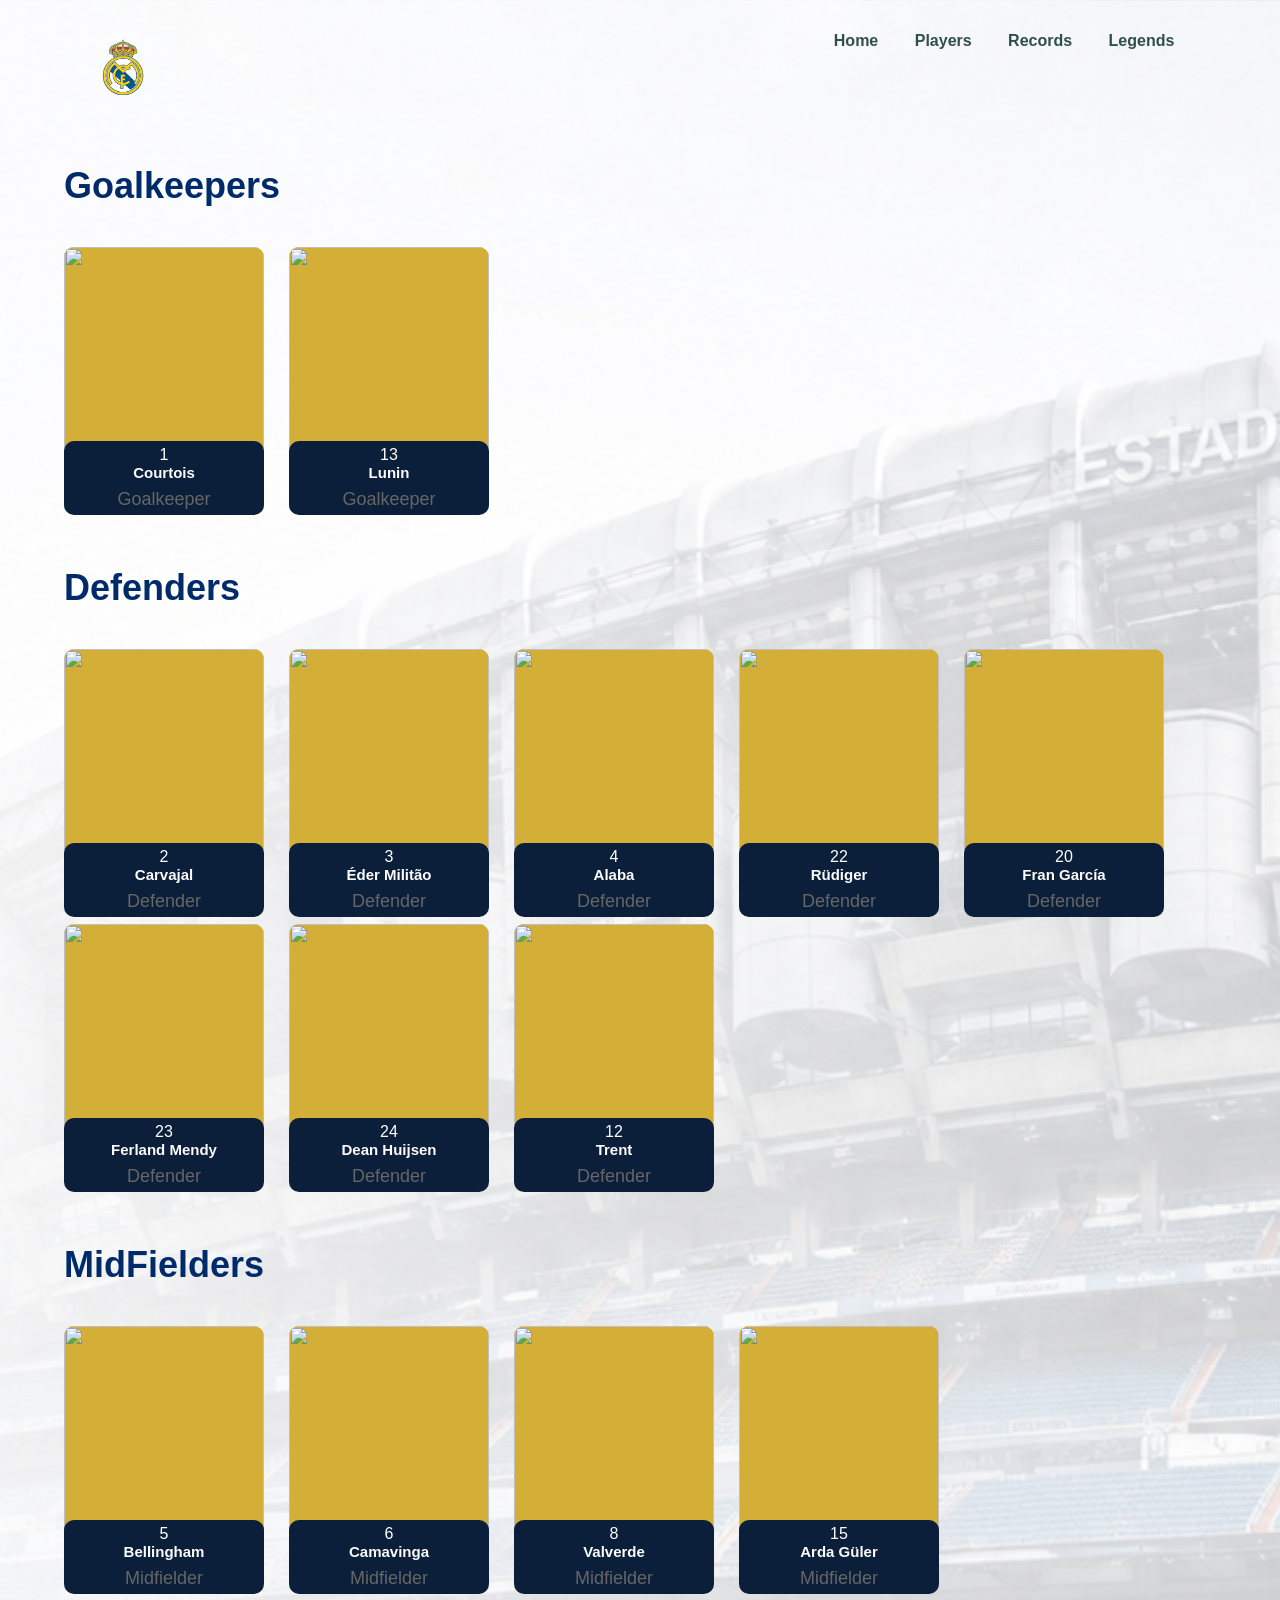
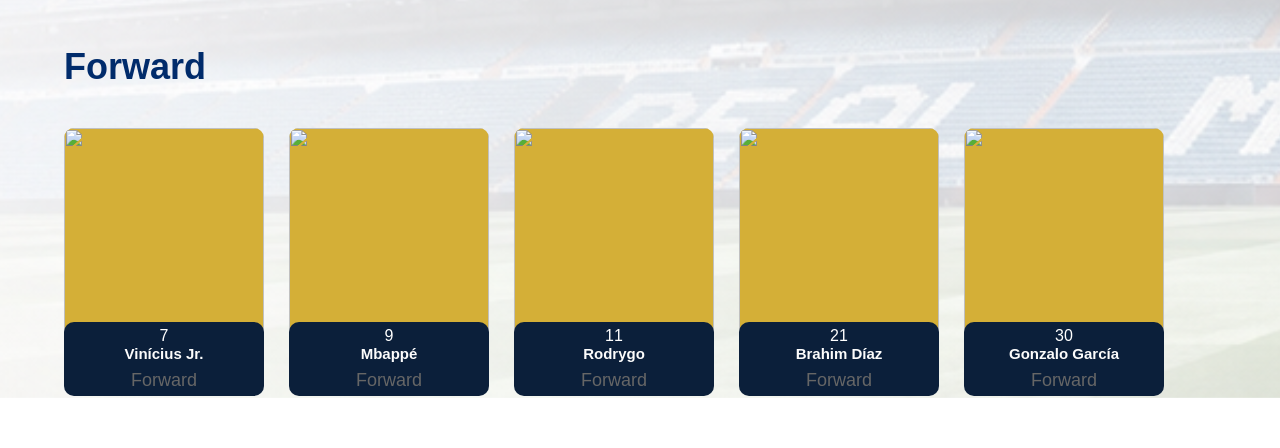
==== players.html @ c313c3e7 "Add files via upload" ====
<!DOCTYPE html>
<html lang="en">
<head>
    
    <title>Players</title>
    <link rel="stylesheet" href="players.css">
</head>
<body>
    <div class="main">
        <div class="navbar">
            <img src="realmadrid.png" class="logo">
            <ul>
                <li><a href="index.html">Home</a></li>
                <li><a href="players.html">Players</a></li>
                <li><a href="records.html">Records</a></li>
                <li><a href="legends.html">Legends</a></li>
                
            </ul>

        </div>


        <h1 class="heading">Goalkeepers</h1>

        <div class="players">

            <div class="player-card">
                <img src="images/courtois.png">

                <div class="player-info">
                    <span class="number">1</span>

                    <div class="text">
                        <h2>Courtois</h2>
                        <p>Goalkeeper</p>
                    </div>
                </div>
            </div>

            <div class="player-card">
                <img src="images/lunin.png">

                <div class="player-info">
                    <span class="number">13</span>

                    <div class="text">
                        <h2>Lunin</h2>
                        <p>Goalkeeper</p>
                    </div>
                </div>
            </div>

            
        </div>

        <h1 class="heading">Defenders</h1>


        <div class="players">

            <div class="player-card">
                <img src="images/carvajal.png">

                <div class="player-info">
                    <span class="number">2</span>

                    <div class="text">
                        <h2>Carvajal</h2>
                        <p>Defender</p>
                    </div>
                </div>
            </div>

            <div class="player-card">
                <img src="images/militao.png">

                <div class="player-info">
                    <span class="number">3</span>

                    <div class="text">
                        <h2>Éder Militão</h2>
                        <p>Defender</p>
                    </div>
                </div>
            </div>

            <div class="player-card">
                <img src="images/alaba.png">

                <div class="player-info">
                    <span class="number">4</span>

                    <div class="text">
                        <h2>Alaba</h2>
                        <p>Defender</p>
                    </div>
                </div>
            </div>

            <div class="player-card">
                <img src="images/rudiger.png">

                <div class="player-info">
                    <span class="number">22</span>

                    <div class="text">
                        <h2>Rüdiger</h2>
                        <p>Defender</p>
                    </div>
                </div>
            </div>

            <div class="player-card">
                <img src="images/fran-garcia.png">

                <div class="player-info">
                    <span class="number">20</span>

                    <div class="text">
                        <h2>Fran García</h2>
                        <p>Defender</p>
                    </div>
                </div>
            </div>

            <div class="player-card">
                <img src="images/mendy.png">

                <div class="player-info">
                    <span class="number">23</span>

                    <div class="text">
                        <h2>Ferland Mendy</h2>
                        <p>Defender</p>
                    </div>
                </div>
            </div>

            <div class="player-card">
                <img src="images/huijsen.png">

                <div class="player-info">
                    <span class="number">24</span>

                    <div class="text">
                        <h2>Dean Huijsen</h2>
                        <p>Defender</p>
                    </div>
                </div>
            </div>

            <div class="player-card">
                <img src="images/trent.png">

                <div class="player-info">
                    <span class="number">12</span>

                    <div class="text">
                        <h2>Trent</h2>
                        <p>Defender</p>
                    </div>
                </div>
            </div>

        </div>
        <h1 class="heading">MidFielders</h1>
        <div class="players">

            <div class="player-card">
                <img src="images/bellingham.png">

                <div class="player-info">
                    <span class="number">5</span>

                    <div class="text">
                        <h2>Bellingham</h2>
                        <p>Midfielder</p>
                    </div>
                </div>
            </div>

            <div class="player-card">
                <img src="images/camavinga.png">

                <div class="player-info">
                    <span class="number">6</span>

                    <div class="text">
                        <h2>Camavinga</h2>
                        <p>Midfielder</p>
                    </div>
                </div>
            </div>

            <div class="player-card">
                <img src="images/fede-valverde.png">

                <div class="player-info">
                    <span class="number">8</span>

                    <div class="text">
                        <h2>Valverde</h2>
                        <p>Midfielder</p>
                    </div>
                </div>
            </div>

            

            <div class="player-card">
                <img src="images/arda-guler.png">

                <div class="player-info">
                    <span class="number">15</span>

                    <div class="text">
                        <h2>Arda Güler</h2>
                        <p>Midfielder</p>
                    </div>
                </div>
            </div>

            

        </div>
        <h1 class="heading">Forward</h1>

        <div class="players">

            <div class="player-card">
                <img src="images/vinicius.png">

                <div class="player-info">
                    <span class="number">7</span>

                    <div class="text">
                        <h2>Vinícius Jr.</h2>
                        <p>Forward</p>
                    </div>
                </div>
            </div>

            <div class="player-card">
                <img src="images/mbappe.png">

                <div class="player-info">
                    <span class="number">9</span>

                    <div class="text">
                        <h2>Mbappé</h2>
                        <p>Forward</p>
                    </div>
                </div>
            </div>

            <div class="player-card">
                <img src="images/rodrygo.png">

                <div class="player-info">
                    <span class="number">11</span>

                    <div class="text">
                        <h2>Rodrygo</h2>
                        <p>Forward</p>
                    </div>
                </div>
            </div>

            

            <div class="player-card">
                <img src="images/brahim-diaz.png">

                <div class="player-info">
                    <span class="number">21</span>

                    <div class="text">
                        <h2>Brahim Díaz</h2>
                        <p>Forward</p>
                    </div>
                </div>
            </div>

            <div class="player-card">
                <img src="images/gonzalo-garcia.png">

                <div class="player-info">
                    <span class="number">30</span>

                    <div class="text">
                        <h2>Gonzalo García</h2>
                        <p>Forward</p>
                    </div>
                </div>
            </div>

        </div>
    </div>

    

</body>
</html>
---- players.css ----
*{
    margin: 0;
    padding: 0;
}


.main{
    width: 100%;
    background: url(ChatGPT\ Image\ Jul\ 4\,\ 2026\,\ 12_17_06\ PM.png);
    background-position: center;
    background-size: cover;
    min-height: 100vh;
    position: relative;
    font-family: sans-serif;
    
}

.navbar{
    width: 86%;
    display: flex;
    margin: auto;
    padding: 15px 0;
    align-items: center;
    justify-content: space-between;
}


.navbar .logo{
    width: 110px;
    height: auto;
    cursor: pointer;
    margin-top: 2%;
    margin-left: -2%;
}

ul{
    margin-top: -4%;
}

ul li{
    list-style: none;
    display: inline-block;
    padding: 10px 16px;
}

ul li a{
    font-size: 16px;
    font-weight: bold;
    text-decoration: none;
    color: darkslategray;
    margin-top: -3%;
}

.heading{
    width: 90%;
    margin: 40px auto 20px;
    color: #002b6b;
    font-size: 36px;
    font-weight: bold;
}

.players{
    display: flex;
    flex-wrap: wrap;
  
    gap: 25px;
    

    width: 90%;
    margin: 20px auto 50px;
    
    padding: 20px ;
}

.player-card{
    /* flex: 0 0 250px; */
    width: 200px;
    height: 250px;

    border-radius: 20px;
    /* overflow: hidden; */
    text-align: center;
    
}

.players::-webkit-scrollbar{
    height: 10px;
}

.players::-webkit-scrollbar-track{
    background: #dcdcdc;
    border-radius: 10px;
}

.players::-webkit-scrollbar-thumb{
    background: #1f5dba;
    border-radius: 10px;
}


.player-card:hover{
    
    box-shadow:0 12px 25px rgba(0,0,0,0.25);
}

.player-card img{
    width:100%;
    height:260px;
    object-fit:cover;
    background:#D4AF37;
    /* padding-top: 20px; */
    border-radius: 10px;
}

.player-info{
    padding:5px;
    background:#0B1F3A;
    margin-top: -70px;
    position: relative;
    border-radius: 10px;
}

.player-info h2{
    font-size:15px;
    color:#fcfcfc;
    margin-bottom:8px;
}

.player-info p{
    color:#666;
    font-size:18px;
}

.player-card span{
    color: white;
}
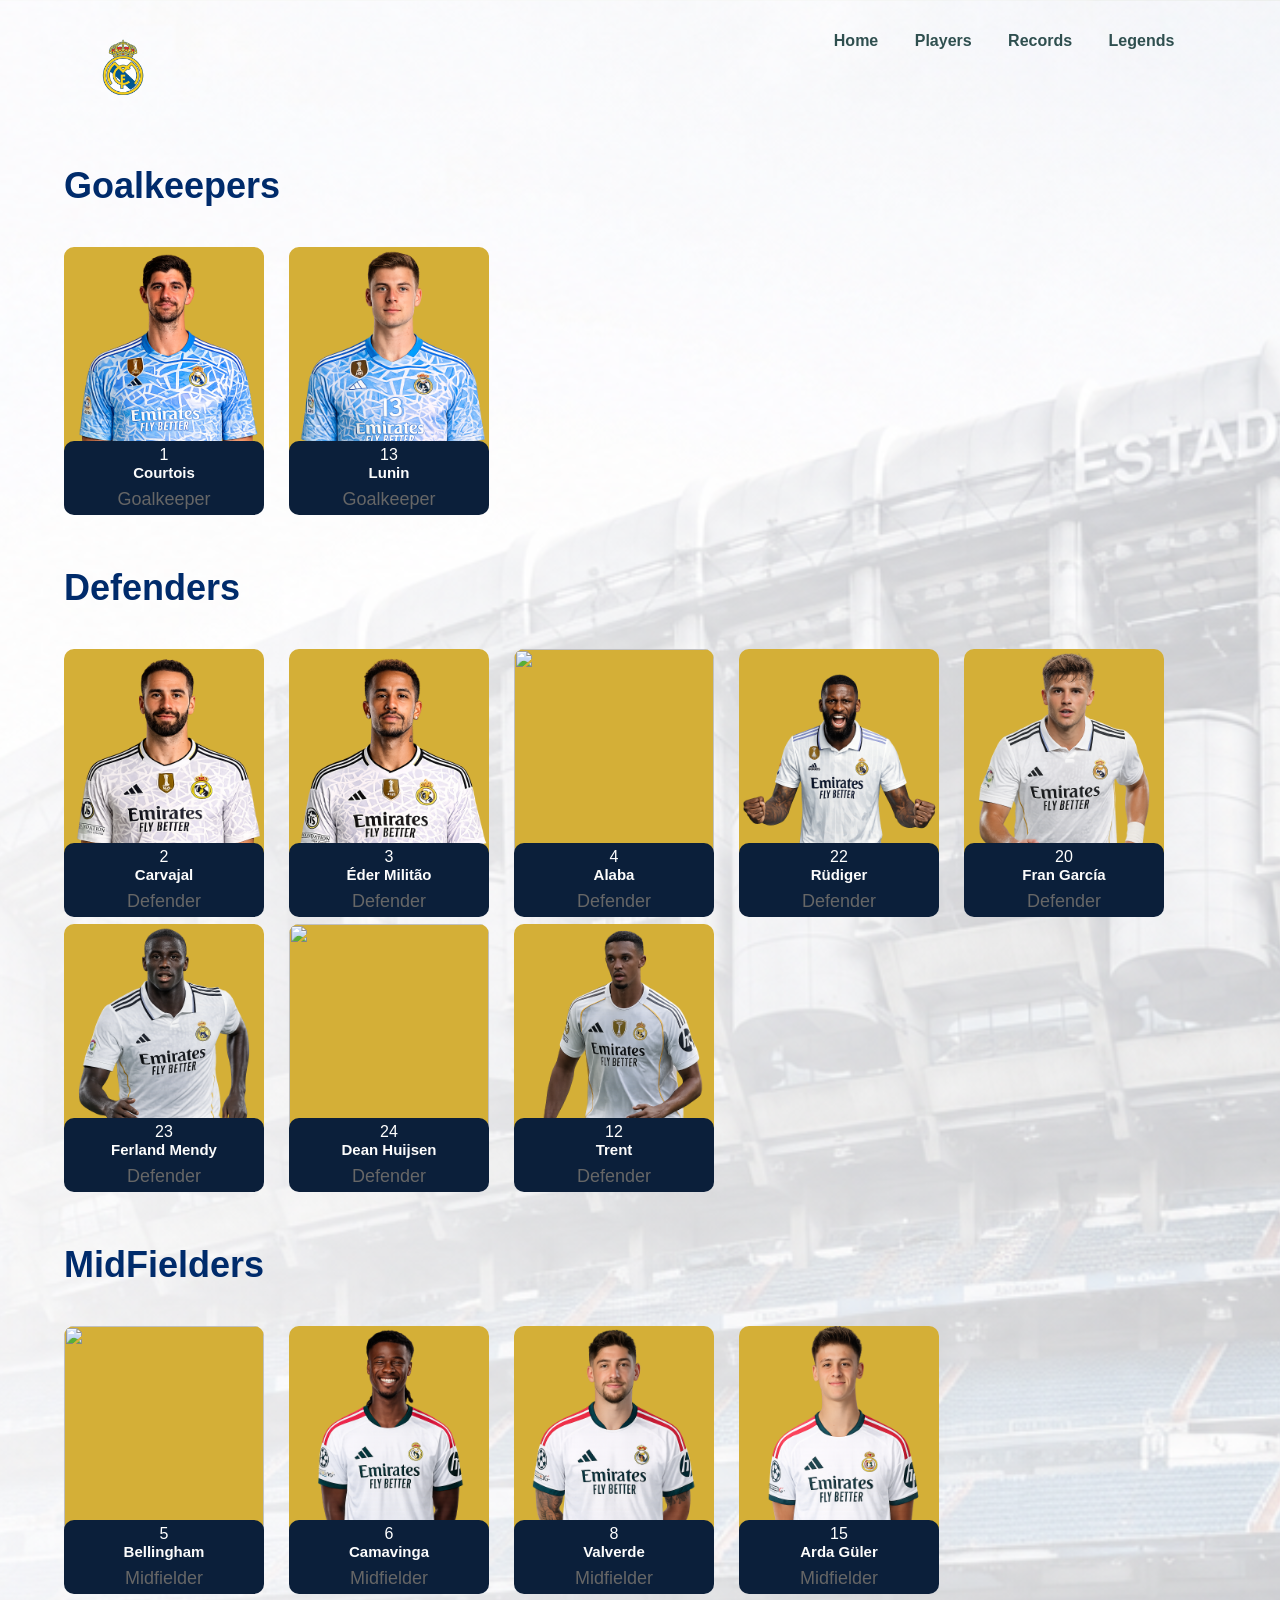
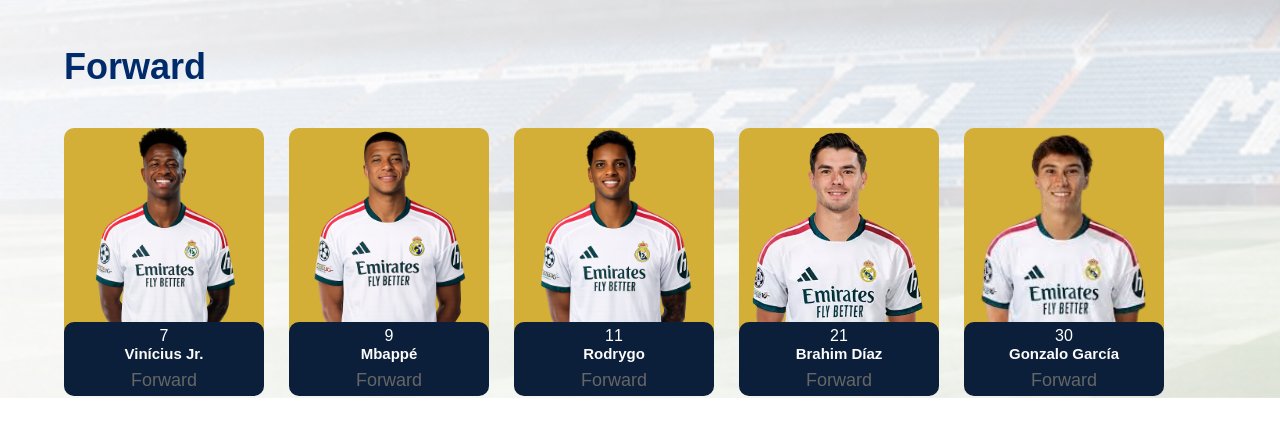
==== commit 916fa587: "Update players.html" ====
--- a/players.html
+++ b/players.html
@@ -85,7 +85,7 @@
             </div>
 
             <div class="player-card">
-                <img src="images/alaba.png">
+                <img src="images/new/alaba.jpg">
 
                 <div class="player-info">
                     <span class="number">4</span>
@@ -137,7 +137,7 @@
             </div>
 
             <div class="player-card">
-                <img src="images/huijsen.png">
+                <img src="images/new/huijsen.png">
 
                 <div class="player-info">
                     <span class="number">24</span>
@@ -167,7 +167,7 @@
         <div class="players">
 
             <div class="player-card">
-                <img src="images/bellingham.png">
+                <img src="images/new/bellingham.png">
 
                 <div class="player-info">
                     <span class="number">5</span>
@@ -300,4 +300,4 @@
     
 
 </body>
-</html>+</html>
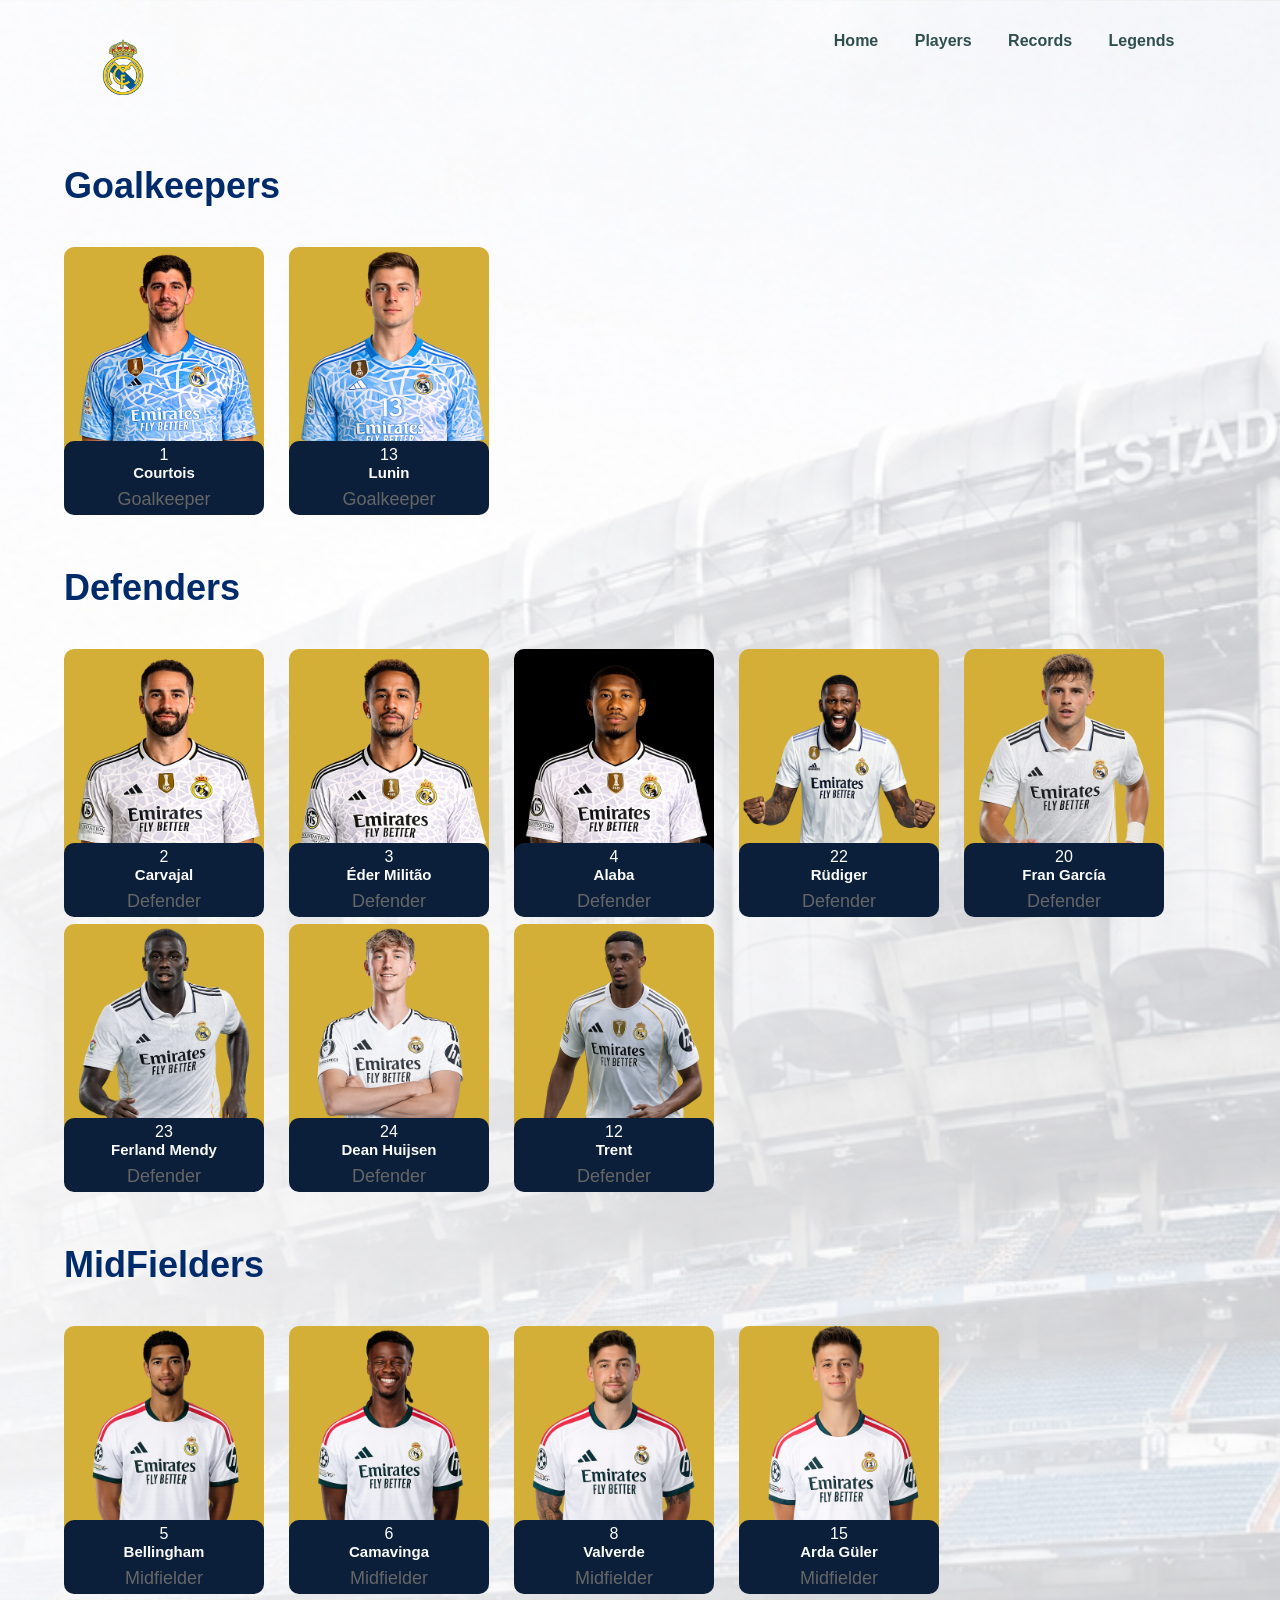
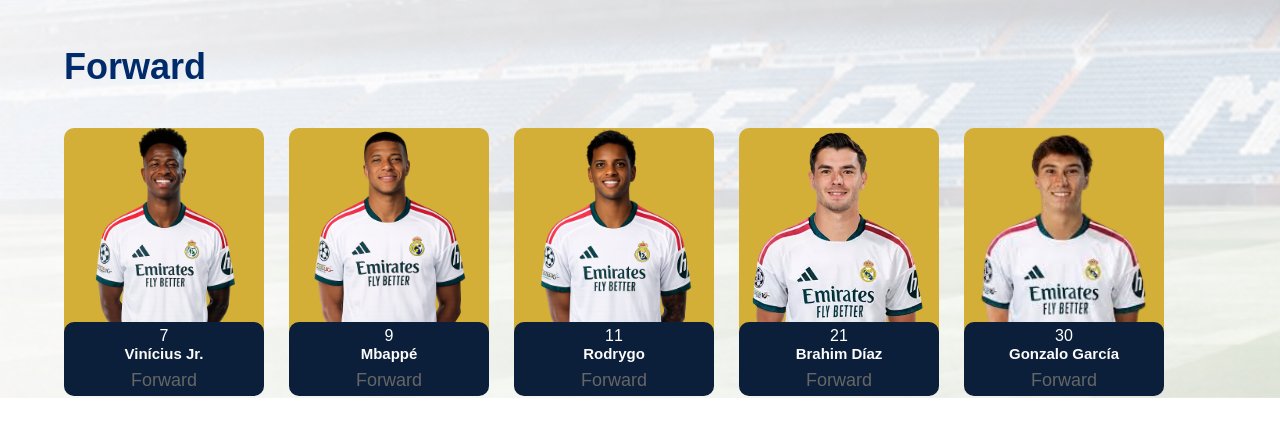
==== commit 2849ab1e: "Update players.html" ====
--- a/players.html
+++ b/players.html
@@ -85,7 +85,7 @@
             </div>
 
             <div class="player-card">
-                <img src="images/new/alaba.jpg">
+                <img src="images/new/Alaba.jpg">
 
                 <div class="player-info">
                     <span class="number">4</span>
@@ -137,7 +137,7 @@
             </div>
 
             <div class="player-card">
-                <img src="images/new/huijsen.png">
+                <img src="images/new/Huijsen.png">
 
                 <div class="player-info">
                     <span class="number">24</span>
@@ -167,7 +167,7 @@
         <div class="players">
 
             <div class="player-card">
-                <img src="images/new/bellingham.png">
+                <img src="images/new/Bellingham.png">
 
                 <div class="player-info">
                     <span class="number">5</span>
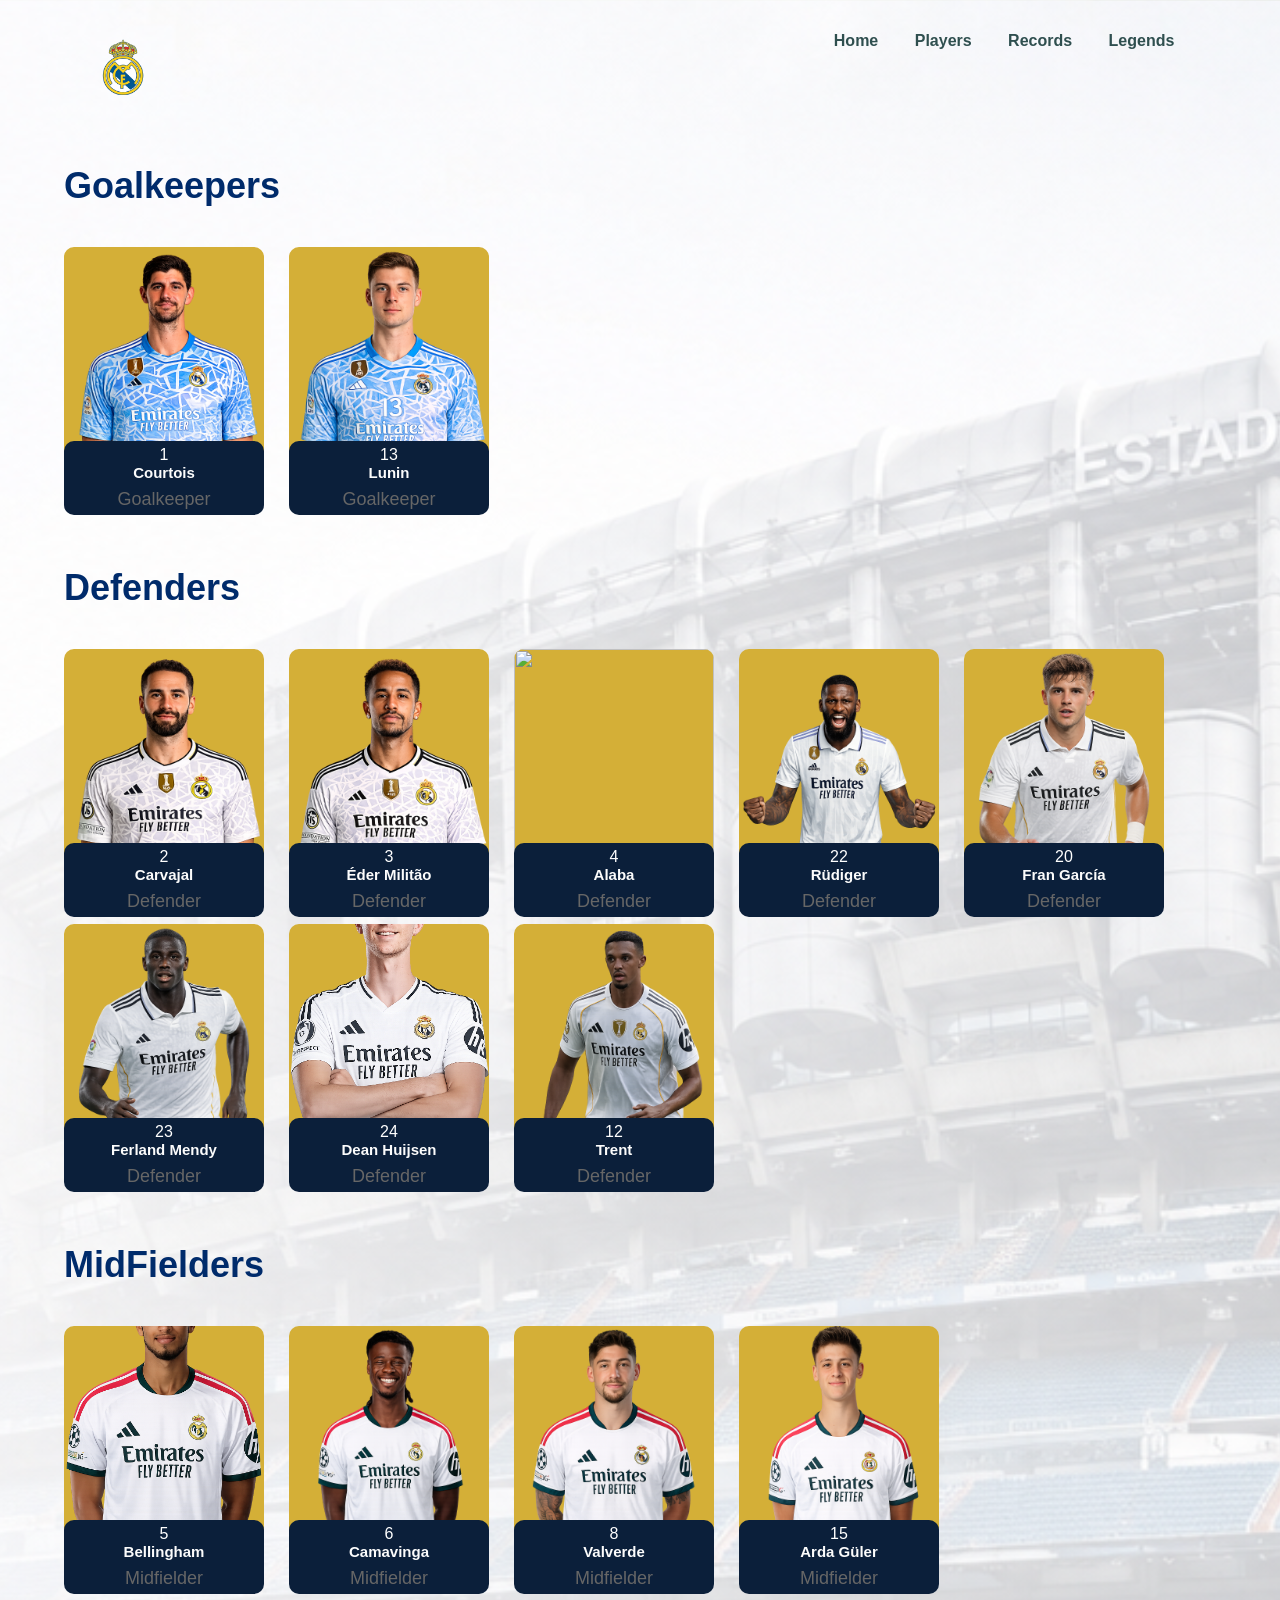
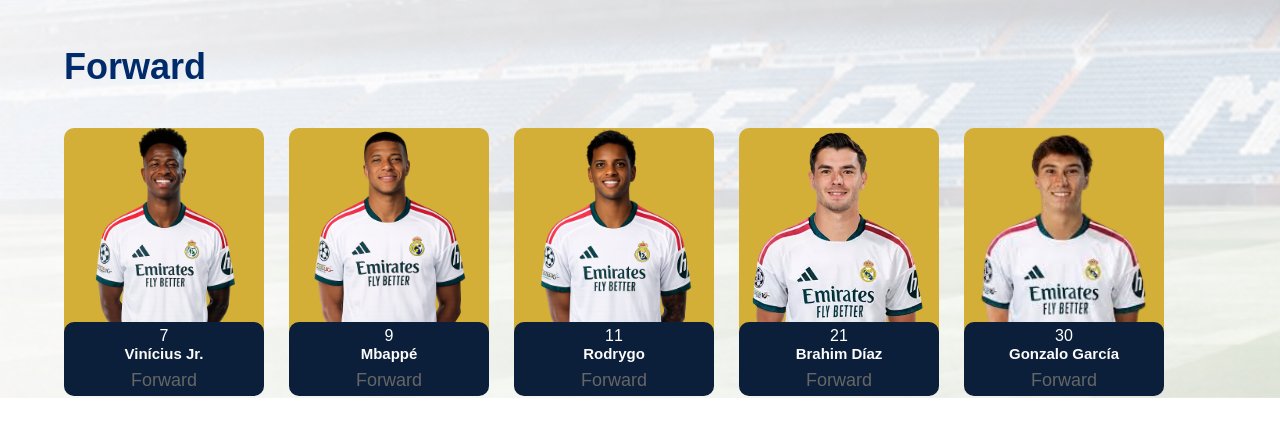
==== commit 75034ae2: "Update players.html" ====
--- a/players.html
+++ b/players.html
@@ -85,7 +85,7 @@
             </div>
 
             <div class="player-card">
-                <img src="images/new/Alaba.jpg">
+                <img src="images/new/Alaba.png">
 
                 <div class="player-info">
                     <span class="number">4</span>
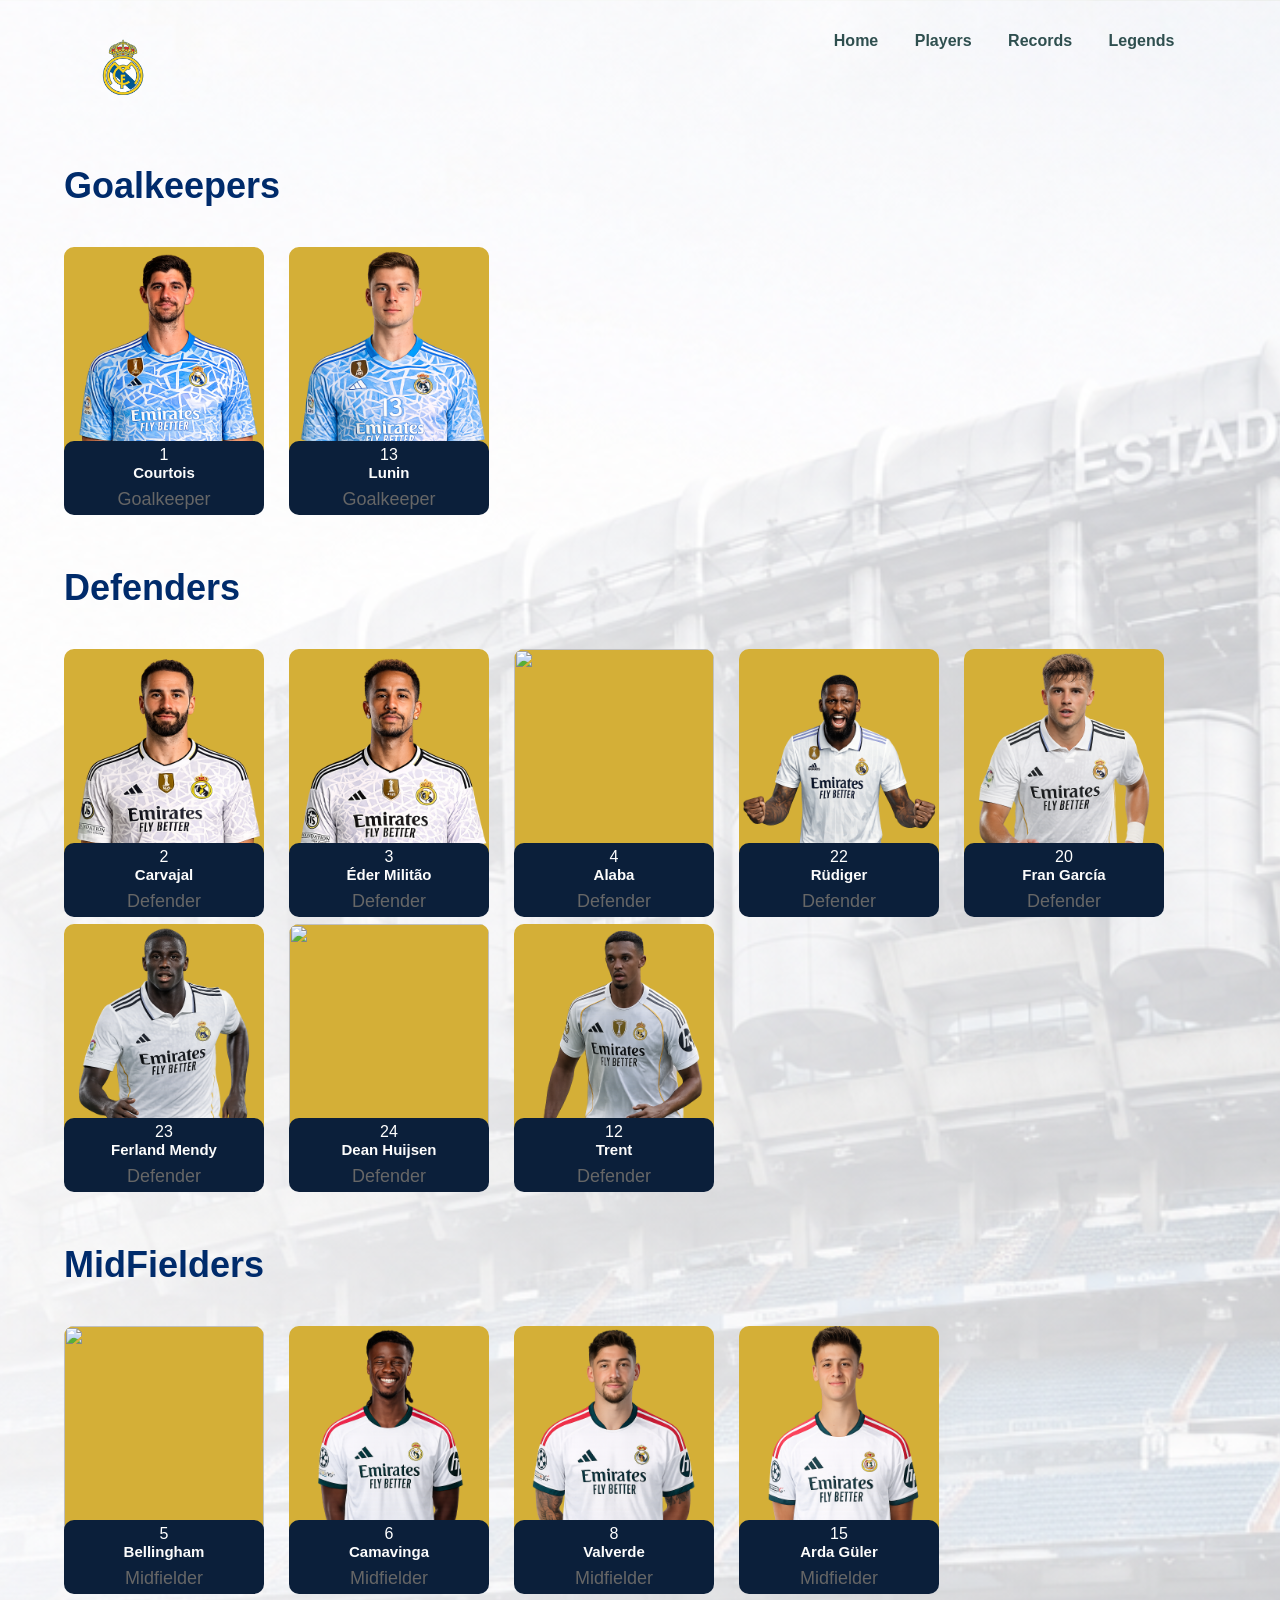
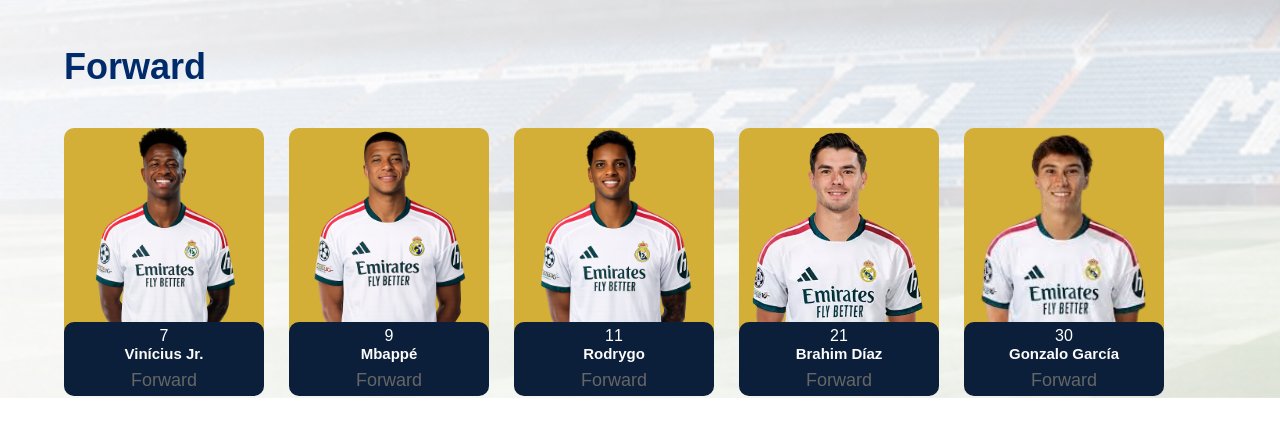
==== commit ee0a0bb0: "Update players.html" ====
(no text change in the page or its own stylesheets)
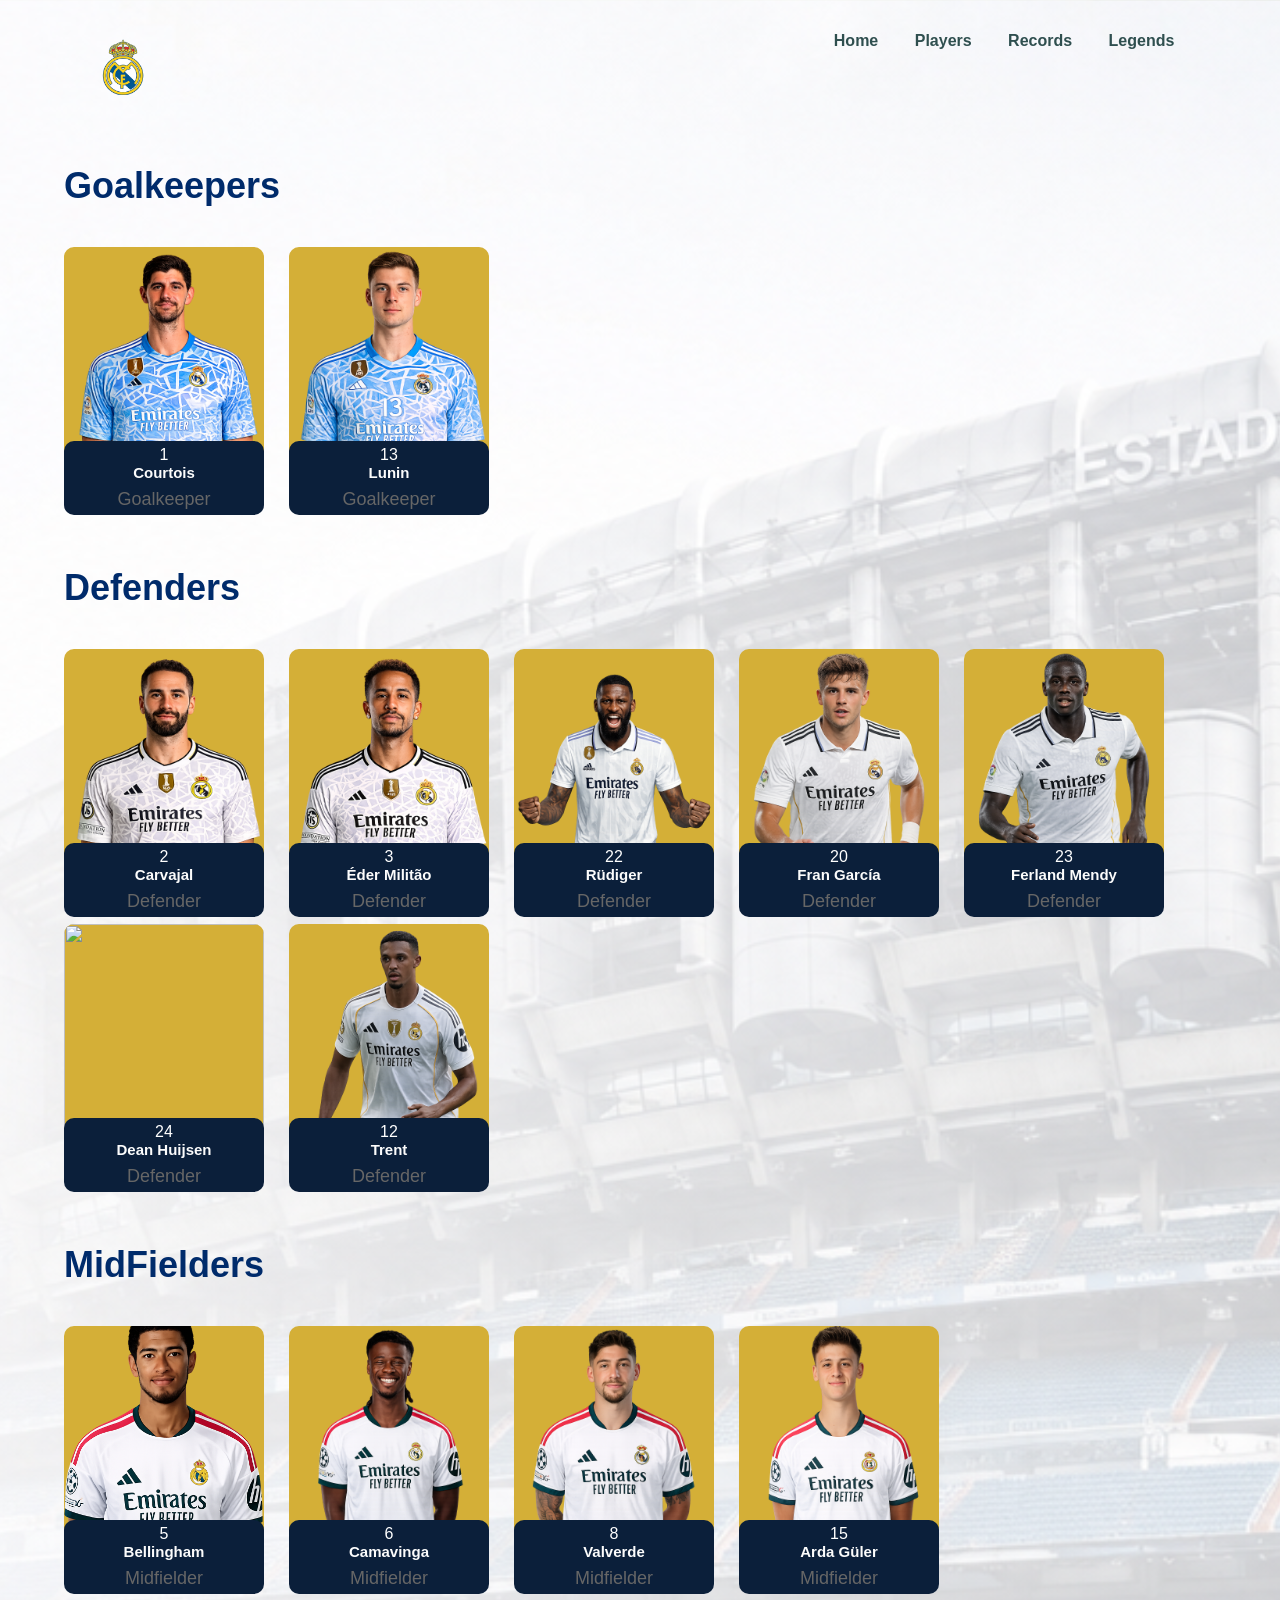
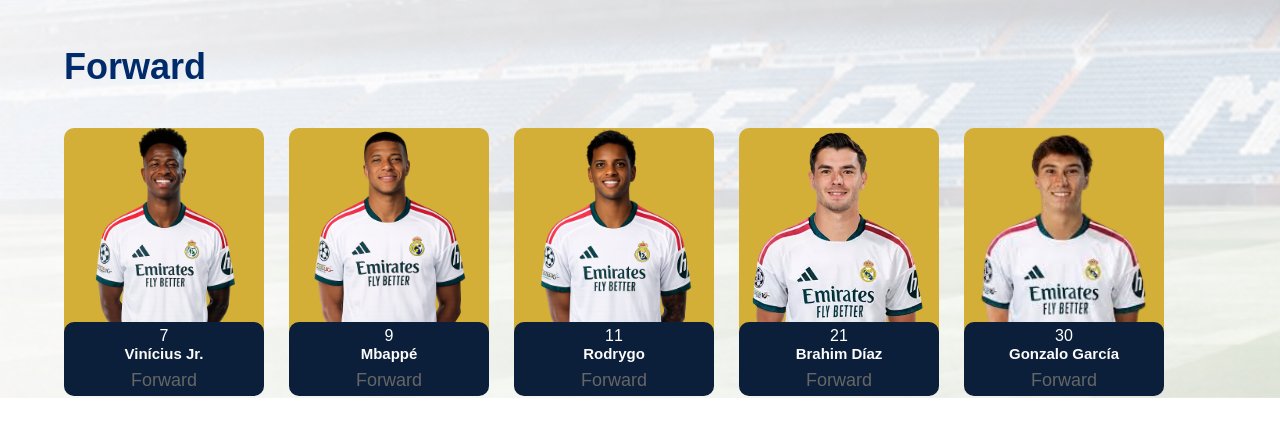
==== commit 827e77d1: "Update players.html" ====
--- a/players.html
+++ b/players.html
@@ -84,18 +84,7 @@
                 </div>
             </div>
 
-            <div class="player-card">
-                <img src="images/new/Alaba.png">
-
-                <div class="player-info">
-                    <span class="number">4</span>
-
-                    <div class="text">
-                        <h2>Alaba</h2>
-                        <p>Defender</p>
-                    </div>
-                </div>
-            </div>
+           
 
             <div class="player-card">
                 <img src="images/rudiger.png">
